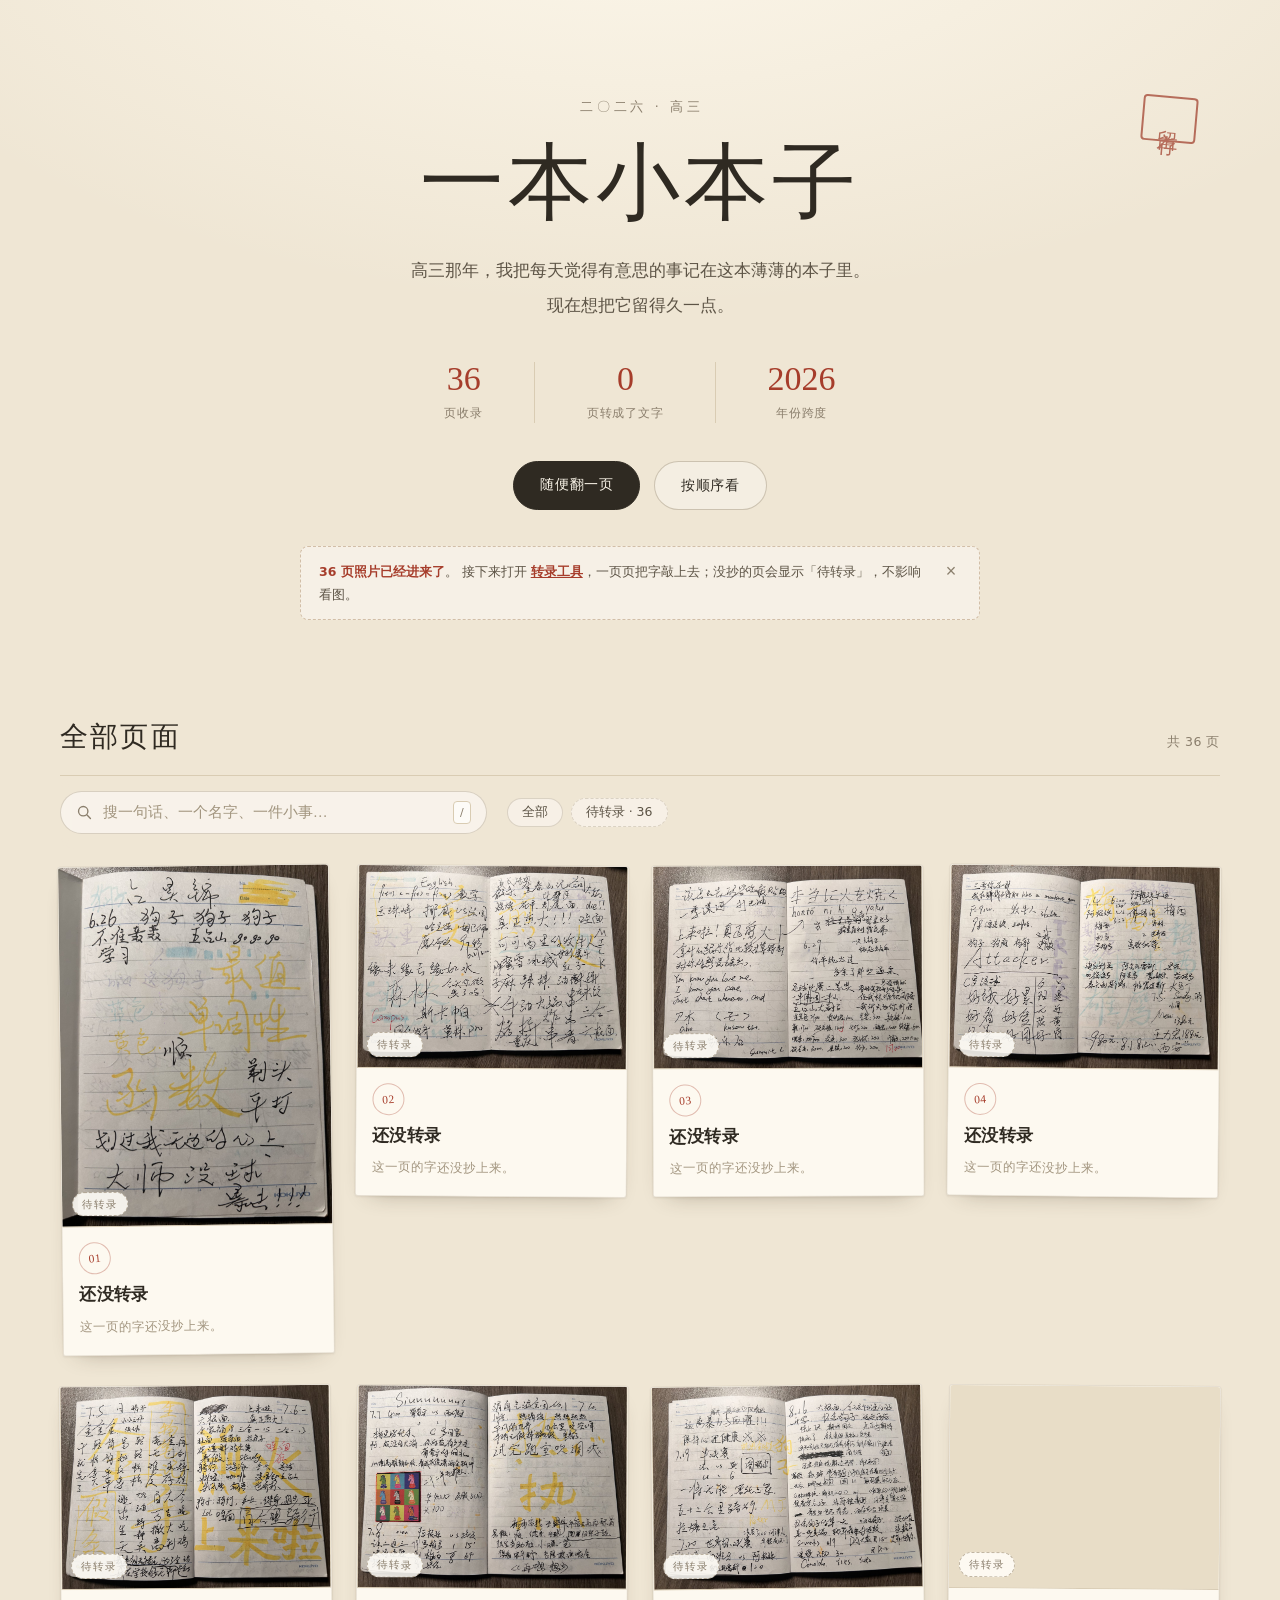
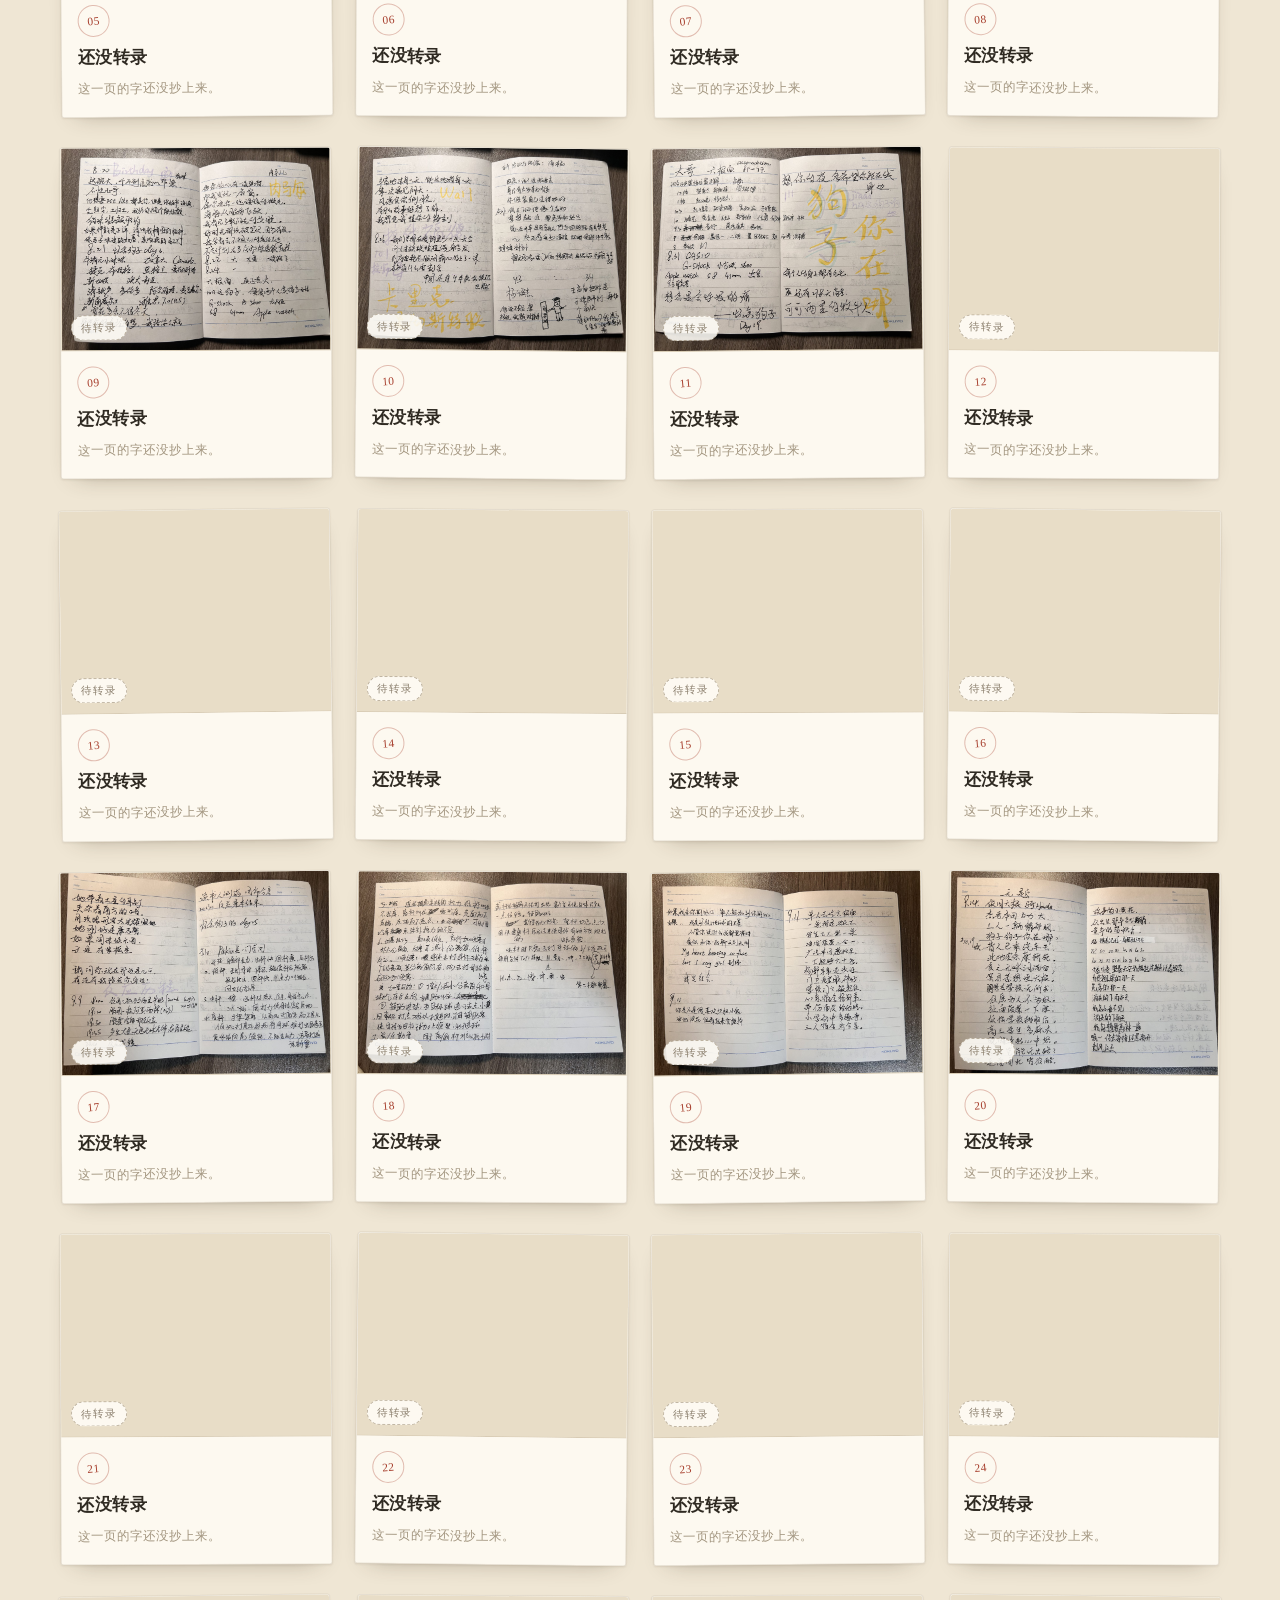
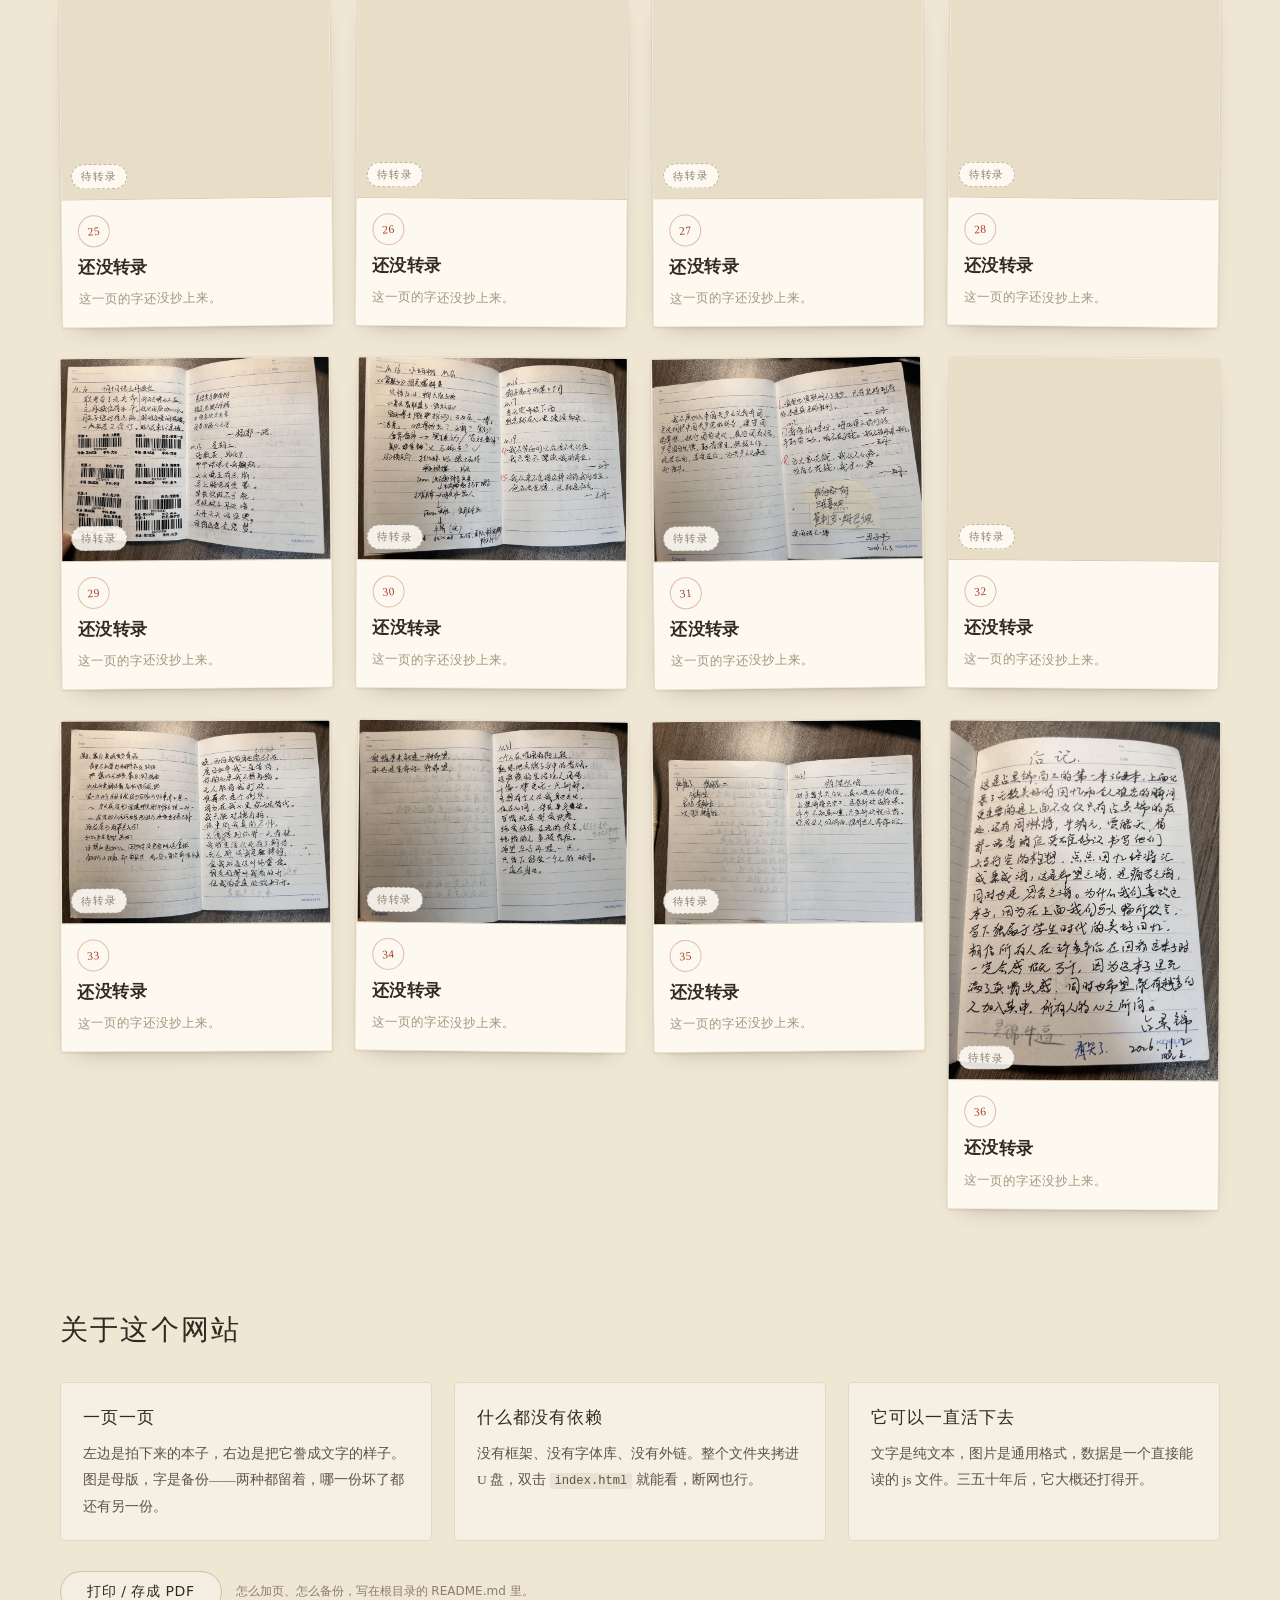
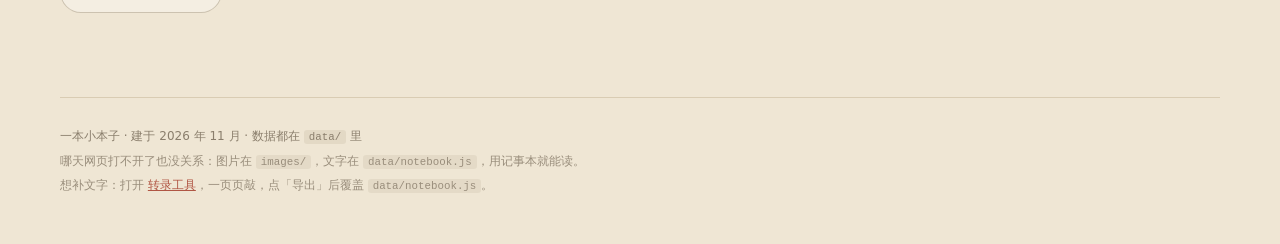
==== index.html @ af32fc02 "add notebook static web" ====
<!doctype html>
<html lang="zh-CN">
<head>
  <meta charset="utf-8">
  <meta name="viewport" content="width=device-width, initial-scale=1">
  <title>一本小本子 · 2026 高三记事本</title>
  <meta name="description" content="2026 年高三的一本小本子，记着一些有意思的小事。一页一页翻，慢慢看。">
  <meta name="theme-color" content="#efe6d4">
  <link rel="icon" href="images/favicon.svg" type="image/svg+xml">
  <link rel="stylesheet" href="assets/css/style.css">
</head>
<body>
  <a class="skip" href="#archive">跳到全部页面</a>

  <header class="hero">
    <div class="wrap">
      <div class="seal" aria-hidden="true">留存</div>
      <p class="eyebrow">二〇二六 · 高三</p>
      <h1>一本小本子</h1>
      <p class="tagline">
        高三那年，我把每天觉得有意思的事记在这本薄薄的本子里。<br>
        现在想把它留得久一点。
      </p>

      <ul class="stats">
        <li><b id="stat-pages">—</b><span>页收录</span></li>
        <li><b id="stat-text">—</b><span>页转成了文字</span></li>
        <li><b id="stat-span">—</b><span>年份跨度</span></li>
      </ul>

      <div class="actions">
        <button class="btn btn-primary" id="random" type="button">随便翻一页</button>
        <a class="btn btn-ghost" href="#archive">按顺序看</a>
      </div>

      <div class="demo" id="demo" hidden>
        <p class="demo-text">
          <span><strong>36 页照片已经进来了</strong>。</span>
          接下来打开 <a href="转录.html"><strong>转录工具</strong></a>，一页页把字敲上去；没抄的页会显示「待转录」，不影响看图。
        </p>
        <button class="demo-close" id="demo-close" type="button" aria-label="关闭这条提示">×</button>
      </div>
    </div>
  </header>

  <main>
    <section class="archive wrap" id="archive">
      <div class="section-head">
        <h2>全部页面</h2>
        <p class="count" id="count">正在读取…</p>
      </div>

      <div class="toolbar">
        <label class="search" for="search">
          <svg class="search-icon" viewBox="0 0 20 20" aria-hidden="true">
            <circle cx="8.5" cy="8.5" r="5.5" fill="none" stroke="currentColor" stroke-width="1.6"/>
            <path d="M13 13l4 4" fill="none" stroke="currentColor" stroke-width="1.6" stroke-linecap="round"/>
          </svg>
          <input id="search" type="search" placeholder="搜一句话、一个名字、一件小事…" autocomplete="off">
          <kbd>/</kbd>
        </label>
        <div class="chips" id="chips" role="group" aria-label="按标签筛选"></div>
      </div>

      <div class="grid" id="grid"></div>
      <p class="empty" id="empty" hidden>没找到。换个说法试试，或者点一下「全部」。</p>
    </section>

    <section class="about wrap" aria-labelledby="about-title">
      <h2 id="about-title">关于这个网站</h2>
      <div class="about-grid">
        <article>
          <h3>一页一页</h3>
          <p>左边是拍下来的本子，右边是把它誊成文字的样子。图是母版，字是备份——两种都留着，哪一份坏了都还有另一份。</p>
        </article>
        <article>
          <h3>什么都没有依赖</h3>
          <p>没有框架、没有字体库、没有外链。整个文件夹拷进 U 盘，双击 <code>index.html</code> 就能看，断网也行。</p>
        </article>
        <article>
          <h3>它可以一直活下去</h3>
          <p>文字是纯文本，图片是通用格式，数据是一个直接能读的 js 文件。三五十年后，它大概还打得开。</p>
        </article>
      </div>
      <div class="about-actions">
        <button class="btn btn-ghost" id="print" type="button">打印 / 存成 PDF</button>
        <span class="hint">怎么加页、怎么备份，写在根目录的 README.md 里。</span>
      </div>
    </section>
  </main>

  <footer class="site-footer wrap">
    <p>一本小本子 · 建于 2026 年 11 月 · 数据都在 <code>data/</code> 里</p>
    <p class="footer-hint">哪天网页打不开了也没关系：图片在 <code>images/</code>，文字在 <code>data/notebook.js</code>，用记事本就能读。</p>
    <p class="footer-hint">想补文字：打开 <a href="转录.html">转录工具</a>，一页页敲，点「导出」后覆盖 <code>data/notebook.js</code>。</p>
  </footer>

  <!-- 阅读器 -->
  <div class="reader" id="reader" hidden>
    <div class="reader-backdrop" data-close></div>
    <div class="reader-sheet" role="dialog" aria-modal="true" aria-labelledby="reader-title">
      <button class="reader-close" id="reader-close" type="button" aria-label="关闭">×</button>

      <div class="reader-media">
        <a id="reader-orig" href="#" target="_blank" rel="noopener">
          <img id="reader-img" src="" alt="">
          <span class="orig-hint">点开看原图 ↗</span>
        </a>
      </div>

      <div class="reader-body">
        <p class="reader-meta">
          <span class="reader-page" id="reader-page">P.01</span>
          <span id="reader-date"></span>
          <span id="reader-place"></span>
        </p>
        <h2 id="reader-title">—</h2>
        <div class="transcript" id="reader-text"></div>
        <div class="reader-note" id="reader-note" hidden>
          <span class="note-label">后来想起</span>
          <p id="reader-note-text"></p>
        </div>
        <ul class="reader-tags" id="reader-tags"></ul>

        <div class="reader-nav">
          <button class="btn btn-small" id="prev" type="button">← 上一页</button>
          <span class="reader-pos" id="reader-pos"></span>
          <button class="btn btn-small" id="next" type="button">下一页 →</button>
        </div>
      </div>
    </div>
  </div>

  <noscript>
    <p class="noscript">
      这个页面要用 JavaScript 才能翻页。不过别担心：文字都在 <code>data/notebook.js</code> 里，
      图片都在 <code>images/pages/</code> 里，用记事本和看图软件也一样能看到。
    </p>
  </noscript>

  <script src="data/pages.js"></script>
  <script src="data/notebook.js"></script>
  <script src="assets/js/app.js"></script>
</body>
</html>
---- assets/css/style.css ----
/* ==========================================================================
   一本小本子 · 样式
   纸、墨，一点点红笔。没有外链，没有框架，断网也能完整显示。
   ========================================================================== */

:root {
  --paper: #efe6d4;
  --paper-light: #fbf6ea;
  --paper-page: #fdf9f0;

  --ink: #2f2a22;
  --ink-2: #5d5446;
  --ink-3: #8a7e6c;

  --rule: #d9ccb3;
  --accent: #a63d2b;
  --accent-2: #c2705c;

  --shadow-sm: 0 1px 2px rgba(60, 45, 25, 0.07);
  --shadow-md: 0 10px 24px -16px rgba(60, 45, 25, 0.45);
  --shadow-lg: 0 30px 80px -24px rgba(30, 22, 12, 0.55);

  --serif: "Songti SC", "STSong", "Source Han Serif SC", "Noto Serif SC", "SimSun", "宋体", serif;
  --kai: "Kaiti SC", "KaiTi", "STKaiti", "楷体", serif;
  --sans: "PingFang SC", "Microsoft YaHei", "Hiragino Sans GB", "Segoe UI", system-ui, sans-serif;

  --wrap: 1160px;
}

/* ---------- 基础 ---------- */

*,
*::before,
*::after { box-sizing: border-box; }

html {
  scroll-behavior: smooth;
  -webkit-text-size-adjust: 100%;
}

body {
  margin: 0;
  font-family: var(--serif);
  font-size: 16px;
  line-height: 1.75;
  color: var(--ink);
  background-color: var(--paper);
  background-image:
    radial-gradient(1200px 620px at 50% -140px, #fdf8ec 0%, rgba(253, 248, 236, 0) 72%),
    radial-gradient(900px 520px at 92% 112%, rgba(255, 253, 247, 0.5), rgba(255, 253, 247, 0) 72%);
  -webkit-font-smoothing: antialiased;
}

body.no-scroll { overflow: hidden; }

img { max-width: 100%; }

a { color: var(--accent); }

code {
  font-family: ui-monospace, "Cascadia Code", Consolas, Menlo, monospace;
  font-size: 0.9em;
  background: rgba(120, 100, 70, 0.1);
  border-radius: 3px;
  padding: 1px 5px;
}

::selection { background: rgba(166, 61, 43, 0.18); }

:focus-visible {
  outline: 2px solid var(--accent);
  outline-offset: 3px;
  border-radius: 2px;
}

.wrap {
  width: min(var(--wrap), 100% - 48px);
  margin-inline: auto;
}

.skip {
  position: absolute;
  left: -9999px;
  top: 0;
  z-index: 200;
  background: var(--ink);
  color: var(--paper-light);
  padding: 10px 18px;
  border-radius: 0 0 6px 0;
  font-family: var(--sans);
  font-size: 13px;
}

.skip:focus { left: 0; }

/* ---------- 封面 ---------- */

.hero {
  position: relative;
  padding: clamp(52px, 8vw, 96px) 0 clamp(30px, 4vw, 48px);
  text-align: center;
}

.hero .wrap { position: relative; }

.seal {
  position: absolute;
  top: 0;
  right: 2%;
  writing-mode: vertical-rl;
  font-family: var(--kai);
  font-size: 21px;
  letter-spacing: 0.28em;
  color: var(--accent);
  border: 2px solid var(--accent);
  border-radius: 4px;
  padding: 15px 7px;
  transform: rotate(5deg);
  opacity: 0.7;
  mix-blend-mode: multiply;
  user-select: none;
}

.eyebrow {
  margin: 0 0 20px;
  font-family: var(--sans);
  font-size: 12.5px;
  letter-spacing: 0.3em;
  color: var(--ink-3);
  text-indent: 0.3em;
}

.hero h1 {
  margin: 0 0 24px;
  font-family: var(--kai);
  font-weight: 400;
  font-size: clamp(46px, 7.2vw, 84px);
  line-height: 1.08;
  letter-spacing: 0.05em;
}

.tagline {
  max-width: 36em;
  margin: 0 auto 38px;
  font-size: clamp(14.5px, 1.5vw, 17px);
  line-height: 2.1;
  color: var(--ink-2);
}

.stats {
  display: flex;
  justify-content: center;
  align-items: stretch;
  gap: 0;
  margin: 0 0 38px;
  padding: 0;
  list-style: none;
}

.stats li {
  display: flex;
  flex-direction: column;
  align-items: center;
  justify-content: center;
  gap: 7px;
  padding: 0 clamp(20px, 4vw, 56px);
}

.stats li + li { border-left: 1px solid var(--rule); }

.stats b {
  font-family: var(--kai);
  font-weight: 400;
  font-size: clamp(26px, 3.2vw, 34px);
  line-height: 1;
  color: var(--accent);
  font-variant-numeric: tabular-nums;
}

.stats span {
  font-family: var(--sans);
  font-size: 11.5px;
  letter-spacing: 0.08em;
  color: var(--ink-3);
}

.actions {
  display: flex;
  flex-wrap: wrap;
  justify-content: center;
  gap: 14px;
}

/* ---------- 按钮 ---------- */

.btn {
  display: inline-flex;
  align-items: center;
  justify-content: center;
  gap: 8px;
  padding: 11px 26px;
  border: 1px solid transparent;
  border-radius: 999px;
  font-family: var(--sans);
  font-size: 14px;
  letter-spacing: 0.04em;
  text-decoration: none;
  cursor: pointer;
  transition: transform 0.18s ease, background-color 0.18s ease, color 0.18s ease,
    border-color 0.18s ease, box-shadow 0.18s ease;
}

.btn-primary {
  background: var(--ink);
  border-color: var(--ink);
  color: var(--paper-light);
}

.btn-primary:hover {
  background: #423827;
  border-color: #423827;
  transform: translateY(-1px);
}

.btn-ghost {
  background: rgba(255, 255, 255, 0.34);
  border-color: rgba(120, 100, 70, 0.32);
  color: var(--ink);
}

.btn-ghost:hover {
  background: rgba(255, 255, 255, 0.72);
  transform: translateY(-1px);
}

.btn-small { padding: 7px 16px; font-size: 12.5px; }

.btn:disabled {
  opacity: 0.35;
  cursor: default;
  transform: none;
}

/* ---------- 示例提示 ---------- */

.demo {
  display: flex;
  align-items: flex-start;
  gap: 12px;
  max-width: 680px;
  margin: 36px auto 0;
  padding: 13px 14px 13px 18px;
  border: 1px dashed rgba(160, 120, 80, 0.42);
  border-radius: 8px;
  background: rgba(255, 255, 255, 0.42);
  font-family: var(--sans);
  font-size: 12.5px;
  line-height: 1.85;
  color: var(--ink-2);
  text-align: left;
}

.demo-text { flex: 1; margin: 0; }

.demo strong { color: var(--accent); font-weight: 600; }

.demo-close {
  flex: none;
  width: 28px;
  height: 28px;
  margin-top: -3px;
  border: 0;
  border-radius: 50%;
  background: none;
  color: var(--ink-3);
  font-size: 18px;
  line-height: 1;
  cursor: pointer;
}

.demo-close:hover { background: rgba(120, 100, 70, 0.1); }

/* ---------- 归档区 ---------- */

.archive {
  padding: clamp(26px, 4vw, 44px) 0 0;
  scroll-margin-top: 12px;
}

.section-head {
  display: flex;
  align-items: baseline;
  justify-content: space-between;
  gap: 20px;
  padding-bottom: 14px;
  border-bottom: 1px solid var(--rule);
}

h2 {
  margin: 0;
  font-family: var(--kai);
  font-weight: 400;
  font-size: clamp(22px, 2.8vw, 28px);
  letter-spacing: 0.08em;
}

.count {
  margin: 0;
  font-family: var(--sans);
  font-size: 12.5px;
  letter-spacing: 0.04em;
  color: var(--ink-3);
}

.toolbar {
  position: sticky;
  top: 0;
  z-index: 30;
  display: flex;
  flex-wrap: wrap;
  align-items: center;
  gap: 12px 20px;
  padding: 15px 0;
  background: rgba(239, 230, 212, 0.93);
  -webkit-backdrop-filter: blur(6px);
  backdrop-filter: blur(6px);
}

.search {
  flex: 1 1 260px;
  display: flex;
  align-items: center;
  gap: 10px;
  padding: 9px 15px;
  border: 1px solid rgba(120, 100, 70, 0.25);
  border-radius: 999px;
  background: rgba(255, 255, 255, 0.5);
  transition: border-color 0.18s ease, background-color 0.18s ease;
}

.search:focus-within {
  border-color: rgba(166, 61, 43, 0.45);
  background: #fffdf7;
}

.search-icon {
  flex: none;
  width: 17px;
  height: 17px;
  color: var(--ink-3);
}

.search input {
  flex: 1;
  min-width: 0;
  padding: 0;
  border: 0;
  background: none;
  outline: none;
  font-family: var(--serif);
  font-size: 14.5px;
  color: var(--ink);
}

.search input::placeholder { color: #a2957f; }

.search kbd {
  flex: none;
  padding: 1px 6px;
  border: 1px solid var(--rule);
  border-radius: 4px;
  background: rgba(255, 255, 255, 0.6);
  font-family: var(--sans);
  font-size: 11px;
  color: var(--ink-3);
}

.chips {
  display: flex;
  flex: 2 1 380px;
  flex-wrap: wrap;
  gap: 8px;
}

.chip {
  padding: 5px 14px;
  border: 1px solid rgba(120, 100, 70, 0.22);
  border-radius: 999px;
  background: rgba(255, 255, 255, 0.42);
  font-family: var(--sans);
  font-size: 12.5px;
  color: var(--ink-2);
  cursor: pointer;
  transition: background-color 0.18s ease, color 0.18s ease, border-color 0.18s ease;
}

.chip:hover { background: #fffdf7; }

.chip[aria-pressed="true"] {
  background: var(--ink);
  border-color: var(--ink);
  color: var(--paper-light);
}

.chip.is-pending { border-style: dashed; }

/* ---------- 页卡 ---------- */

.grid {
  display: grid;
  grid-template-columns: repeat(auto-fill, minmax(228px, 1fr));
  align-items: start;
  gap: 30px 24px;
  padding: 16px 0 8px;
}

.card {
  position: relative;
  border: 1px solid rgba(120, 100, 70, 0.18);
  border-radius: 3px;
  background: var(--paper-page);
  box-shadow: var(--shadow-sm), var(--shadow-md);
  transform: rotate(var(--tilt, 0deg));
  transition: transform 0.26s ease, box-shadow 0.26s ease;
}

.card:hover {
  transform: rotate(0deg) translateY(-4px);
  box-shadow: 0 2px 4px rgba(60, 45, 25, 0.08), 0 22px 36px -22px rgba(60, 45, 25, 0.5);
}

.card:focus-within {
  outline: 2px solid rgba(166, 61, 43, 0.5);
  outline-offset: 4px;
  transform: rotate(0deg) translateY(-4px);
}

.card-link {
  position: absolute;
  inset: 0;
  z-index: 2;
  border-radius: inherit;
}

.card-media {
  position: relative;
  aspect-ratio: 4 / 3;
  overflow: hidden;
  border-bottom: 1px solid rgba(120, 100, 70, 0.14);
  border-radius: 3px 3px 0 0;
  background: #e8ddc7;
}

.card-media img {
  display: block;
  width: 100%;
  height: 100%;
  object-fit: contain;
  transition: transform 0.55s ease;
}

.card:hover .card-media img { transform: scale(1.02); }

.card.is-pending .card-media::after {
  content: "待转录";
  position: absolute;
  left: 10px;
  bottom: 10px;
  padding: 2px 9px;
  border: 1px dashed rgba(120, 100, 70, 0.45);
  border-radius: 999px;
  background: rgba(255, 253, 247, 0.88);
  font-family: var(--sans);
  font-size: 10.5px;
  letter-spacing: 0.08em;
  color: var(--ink-3);
}

.card-body { padding: 15px 16px 17px; }

.card-meta {
  display: flex;
  align-items: center;
  gap: 10px;
  margin-bottom: 8px;
  font-family: var(--sans);
  font-size: 11.5px;
  letter-spacing: 0.04em;
  color: var(--ink-3);
}

.page-no {
  display: grid;
  place-items: center;
  width: 32px;
  height: 32px;
  border: 1px solid rgba(166, 61, 43, 0.32);
  border-radius: 50%;
  font-family: var(--kai);
  font-size: 11.5px;
  color: var(--accent);
  transform: rotate(-5deg);
}

.card h3 {
  margin: 0 0 7px;
  font-family: var(--serif);
  font-weight: 600;
  font-size: 17px;
  line-height: 1.5;
  letter-spacing: 0.02em;
}

.excerpt {
  display: -webkit-box;
  -webkit-box-orient: vertical;
  -webkit-line-clamp: 3;
  overflow: hidden;
  margin: 0;
  font-size: 13px;
  line-height: 1.85;
  color: var(--ink-2);
}

.excerpt.is-empty {
  color: #a2957f;
  font-family: var(--sans);
  font-size: 12.5px;
}

.tags {
  display: flex;
  flex-wrap: wrap;
  gap: 6px;
  margin: 12px 0 0;
  padding: 0;
  list-style: none;
}

.tags li {
  padding: 2px 9px;
  border: 1px solid rgba(120, 100, 70, 0.2);
  border-radius: 999px;
  font-family: var(--sans);
  font-size: 10.5px;
  letter-spacing: 0.02em;
  color: var(--ink-3);
}

.empty {
  padding: 48px 0 64px;
  font-family: var(--sans);
  font-size: 14px;
  color: var(--ink-3);
  text-align: center;
}

/* ---------- 关于 ---------- */

.about { padding: clamp(52px, 7vw, 88px) 0 0; }

.about-grid {
  display: grid;
  grid-template-columns: repeat(auto-fit, minmax(240px, 1fr));
  gap: 22px;
  margin: 28px 0 30px;
}

.about-grid article {
  padding: 20px 22px;
  border: 1px solid rgba(120, 100, 70, 0.16);
  border-radius: 5px;
  background: rgba(255, 255, 255, 0.38);
}

.about-grid h3 {
  margin: 0 0 8px;
  font-family: var(--kai);
  font-weight: 400;
  font-size: 17px;
  letter-spacing: 0.06em;
}

.about-grid p {
  margin: 0;
  font-size: 13.5px;
  line-height: 1.95;
  color: var(--ink-2);
}

.about-actions {
  display: flex;
  flex-wrap: wrap;
  align-items: center;
  gap: 14px;
}

.hint {
  font-family: var(--sans);
  font-size: 12px;
  color: var(--ink-3);
}

/* ---------- 页脚 ---------- */

.site-footer {
  margin-top: clamp(52px, 7vw, 84px);
  padding: 26px 0 48px;
  border-top: 1px solid var(--rule);
  font-family: var(--sans);
  font-size: 12px;
  line-height: 2;
  color: var(--ink-3);
}

.site-footer p { margin: 0; }

.footer-hint { opacity: 0.85; }

.noscript {
  margin: 0;
  padding: 18px 24px;
  background: #fff3d8;
  font-family: var(--sans);
  font-size: 13px;
  line-height: 1.9;
}

/* ---------- 阅读器 ---------- */

.reader {
  position: fixed;
  inset: 0;
  z-index: 100;
  display: grid;
  place-items: center;
  padding: clamp(8px, 2.2vw, 28px);
}

.reader[hidden] { display: none; }

.reader-backdrop {
  position: absolute;
  inset: 0;
  background: rgba(42, 34, 24, 0.55);
  -webkit-backdrop-filter: blur(3px);
  backdrop-filter: blur(3px);
  animation: fade 0.25s ease both;
}

.reader-sheet {
  position: relative;
  display: grid;
  grid-template-columns: minmax(0, 1.05fr) minmax(0, 0.95fr);
  width: min(1120px, 100%);
  max-height: min(92vh, 1080px);
  overflow: hidden;
  border-radius: 5px;
  background: var(--paper-light);
  box-shadow: var(--shadow-lg);
  animation: rise 0.32s cubic-bezier(0.2, 0.7, 0.3, 1) both;
}

.reader-close {
  position: absolute;
  top: 10px;
  right: 12px;
  z-index: 3;
  display: grid;
  place-items: center;
  width: 36px;
  height: 36px;
  border: 1px solid rgba(120, 100, 70, 0.2);
  border-radius: 50%;
  background: rgba(255, 253, 247, 0.82);
  font-size: 20px;
  line-height: 1;
  color: var(--ink-2);
  cursor: pointer;
  transition: background-color 0.18s ease, transform 0.18s ease;
}

.reader-close:hover { background: #fff; transform: scale(1.05); }

.reader-media {
  display: grid;
  place-items: center;
  min-height: 0;
  padding: 18px;
  overflow: auto;
  background: #e4d9c2;
}

.reader-media a {
  position: relative;
  display: block;
  max-height: 100%;
  line-height: 0;
}

.reader-media img {
  display: block;
  width: auto;
  height: auto;
  max-width: 100%;
  max-height: calc(92vh - 40px);
  object-fit: contain;
  background: #fff;
  box-shadow: 0 14px 34px -14px rgba(0, 0, 0, 0.45);
}

.orig-hint {
  position: absolute;
  left: 50%;
  bottom: 10px;
  transform: translateX(-50%);
  padding: 3px 11px;
  border-radius: 999px;
  background: rgba(35, 28, 18, 0.62);
  font-family: var(--sans);
  font-size: 11px;
  line-height: 1.8;
  color: #fff;
  white-space: nowrap;
  opacity: 0;
  transition: opacity 0.2s ease;
}

.reader-media a:hover .orig-hint { opacity: 1; }

.reader-body {
  display: flex;
  flex-direction: column;
  min-height: 0;
  padding: clamp(28px, 3vw, 44px) clamp(22px, 3vw, 40px) 22px;
  overflow-y: auto;
  background: linear-gradient(180deg, #fffdf7 0%, #fbf6ea 60%);
}

.reader-meta {
  display: flex;
  flex-wrap: wrap;
  align-items: center;
  gap: 10px;
  margin: 0 0 12px;
  font-family: var(--sans);
  font-size: 12px;
  letter-spacing: 0.04em;
  color: var(--ink-3);
}

.reader-page {
  padding: 2px 11px;
  border: 1px solid rgba(166, 61, 43, 0.3);
  border-radius: 999px;
  font-family: var(--kai);
  font-size: 12px;
  color: var(--accent);
}

.reader-body h2 {
  margin: 0 0 18px;
  font-family: var(--serif);
  font-weight: 600;
  font-size: clamp(20px, 2.3vw, 26px);
  line-height: 1.5;
  letter-spacing: 0.03em;
}

.transcript {
  margin: 0 0 22px;
  font-size: 15.5px;
  line-height: 2.05;
  letter-spacing: 0.015em;
  white-space: pre-wrap;
  overflow-wrap: anywhere;
}

.transcript.is-empty {
  font-family: var(--sans);
  font-size: 13px;
  line-height: 1.9;
  color: #a2957f;
  white-space: normal;
}

.reader-note {
  margin: 0 0 20px;
  padding: 12px 16px;
  border-left: 2px solid var(--accent-2);
  border-radius: 0 4px 4px 0;
  background: rgba(255, 255, 255, 0.55);
}

.note-label {
  display: block;
  margin-bottom: 4px;
  font-family: var(--sans);
  font-size: 10.5px;
  letter-spacing: 0.22em;
  color: var(--accent);
}

.reader-note p {
  margin: 0;
  font-size: 13.5px;
  line-height: 1.9;
  color: var(--ink-2);
}

.reader-tags {
  display: flex;
  flex-wrap: wrap;
  gap: 7px;
  margin: 0 0 22px;
  padding: 0;
  list-style: none;
}

.reader-tags li {
  padding: 3px 11px;
  border: 1px solid rgba(120, 100, 70, 0.22);
  border-radius: 999px;
  font-family: var(--sans);
  font-size: 11px;
  color: var(--ink-3);
}

.reader-nav {
  display: flex;
  align-items: center;
  justify-content: space-between;
  gap: 10px;
  margin-top: auto;
  padding-top: 18px;
  border-top: 1px solid var(--rule);
}

.reader-pos {
  font-family: var(--sans);
  font-size: 11.5px;
  letter-spacing: 0.08em;
  color: var(--ink-3);
  font-variant-numeric: tabular-nums;
}

/* ---------- 动效 ---------- */

@keyframes fade {
  from { opacity: 0; }
  to { opacity: 1; }
}

@keyframes rise {
  from { opacity: 0; transform: translateY(14px) scale(0.985); }
  to { opacity: 1; transform: none; }
}

/* ---------- 窄屏 ---------- */

@media (max-width: 820px) {
  .reader-sheet {
    grid-template-columns: 1fr;
    max-height: 94vh;
    overflow-y: auto;
  }

  .reader-media {
    max-height: 42vh;
    padding: 12px;
  }

  .reader-media img { max-height: 38vh; }

  .reader-body {
    padding: 22px 20px 18px;
    overflow: visible;
  }

  .reader-close {
    position: fixed;
    top: 12px;
    right: 12px;
  }
}

@media (max-width: 760px) {
  .seal { display: none; }

  .wrap { width: min(var(--wrap), 100% - 32px); }

  .hero { padding-top: 44px; }

  .stats { flex-wrap: wrap; gap: 18px 0; }

  .stats li { padding: 0 18px; }

  .grid {
    grid-template-columns: repeat(2, minmax(0, 1fr));
    gap: 20px 14px;
  }

  .card h3 { font-size: 15px; }

  .excerpt {
    -webkit-line-clamp: 2;
    font-size: 12px;
  }

  .card-body { padding: 12px 12px 14px; }

  .demo { text-align: left; }
}

/* ---------- 打印:可以按这个样式做成纸质小册子 ---------- */

@media print {
  body {
    background: #fff;
    color: #000;
    font-size: 10.5pt;
  }

  .skip,
  .seal,
  .actions,
  .demo,
  .toolbar,
  .reader,
  .noscript,
  .about-actions,
  .site-footer .footer-hint {
    display: none !important;
  }

  .hero {
    padding: 0 0 10pt;
    text-align: left;
  }

  .hero h1 { font-size: 28pt; margin-bottom: 6pt; }

  .tagline { margin-bottom: 10pt; font-size: 10pt; }

  .stats { justify-content: flex-start; margin: 0 0 8pt; }

  .stats li { padding: 0 14pt 0 0; }

  .grid {
    display: block;
    padding: 0;
  }

  .card {
    display: grid;
    grid-template-columns: 62mm 1fr;
    gap: 8mm;
    margin: 0 0 8mm;
    border: 0;
    border-bottom: 0.5pt solid #999;
    border-radius: 0;
    box-shadow: none;
    transform: none;
    break-inside: avoid;
  }

  .card-media {
    aspect-ratio: auto;
    border: 0;
    border-radius: 0;
  }

  .card-media img { object-fit: contain; }

  .card-body { padding: 0 0 4mm; }

  .excerpt { -webkit-line-clamp: unset; display: block; }

  .card.is-pending .card-media::after { display: none; }

  .about, .section-head { break-inside: avoid; }

  .reader { display: none !important; }
}

/* ---------- 少动一点 ---------- */

@media (prefers-reduced-motion: reduce) {
  *,
  *::before,
  *::after {
    animation-duration: 0.001ms !important;
    animation-iteration-count: 1 !important;
    transition-duration: 0.001ms !important;
    scroll-behavior: auto !important;
  }
}
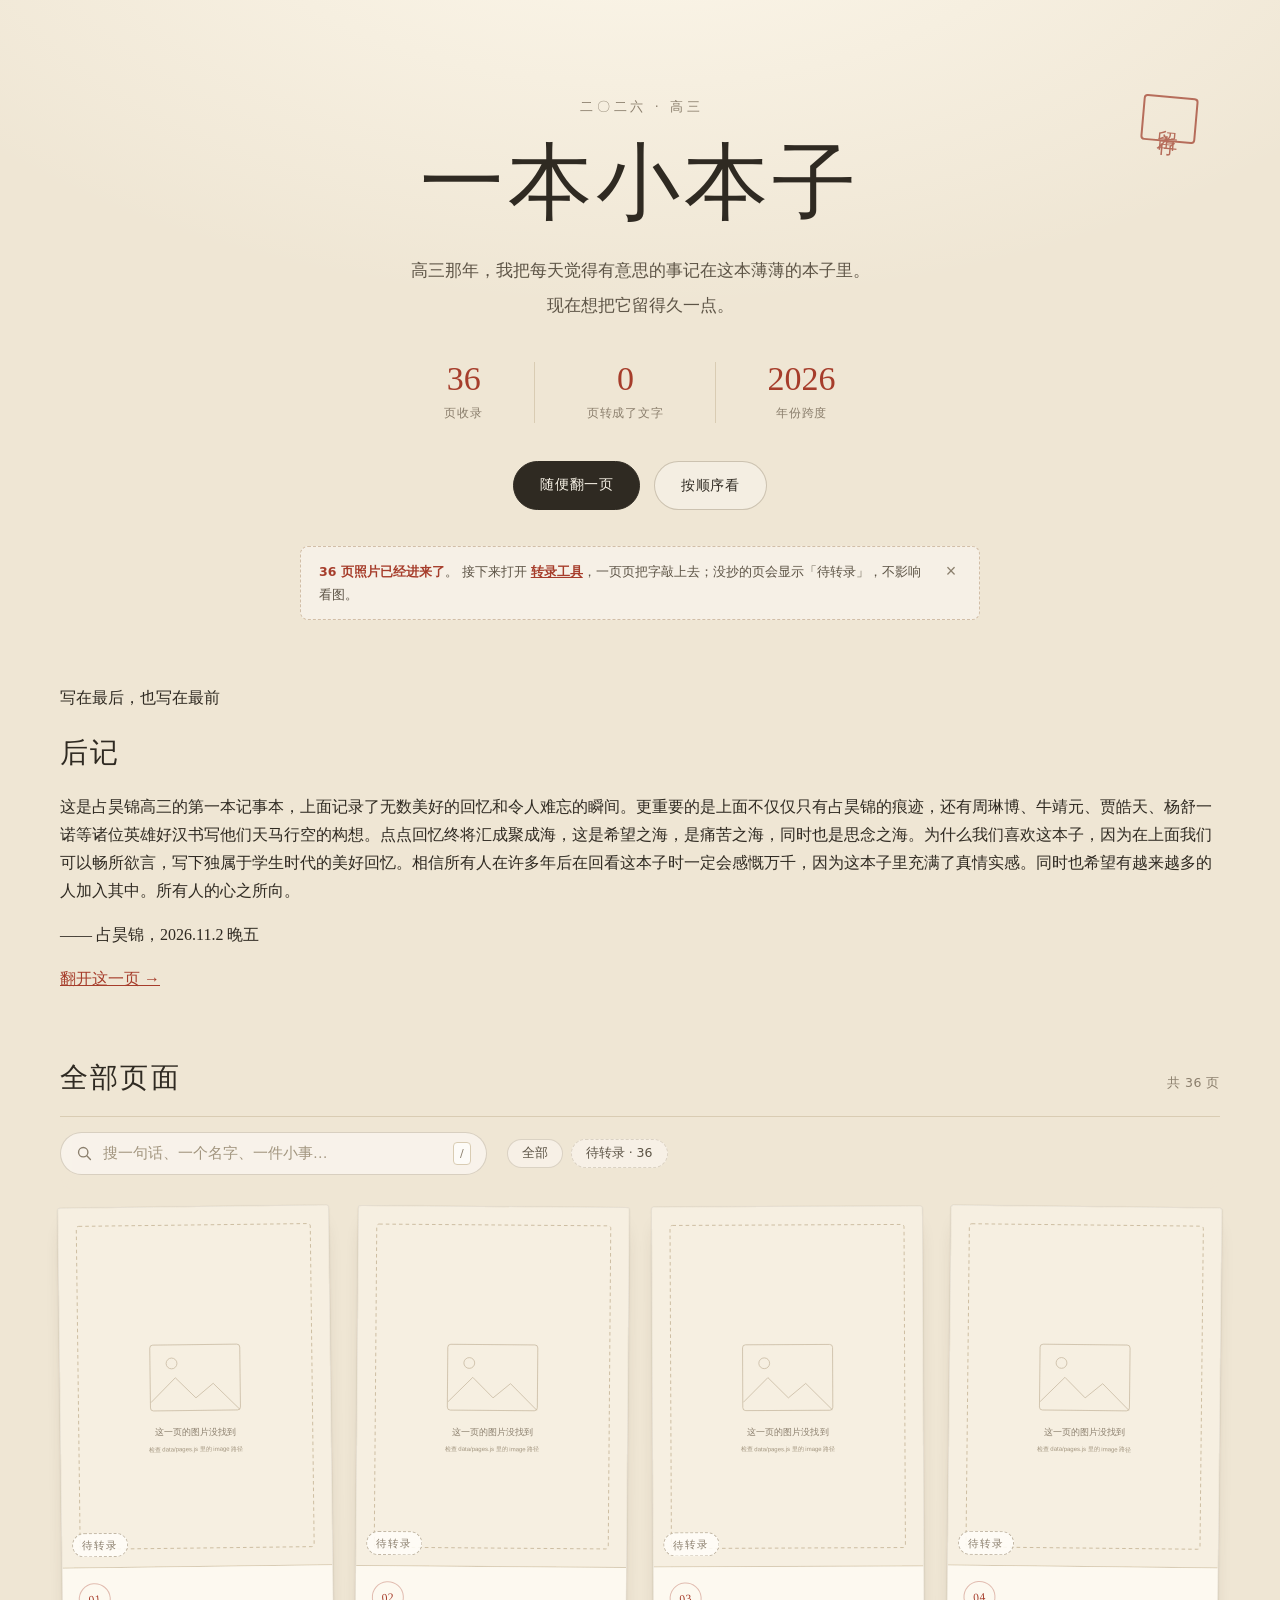
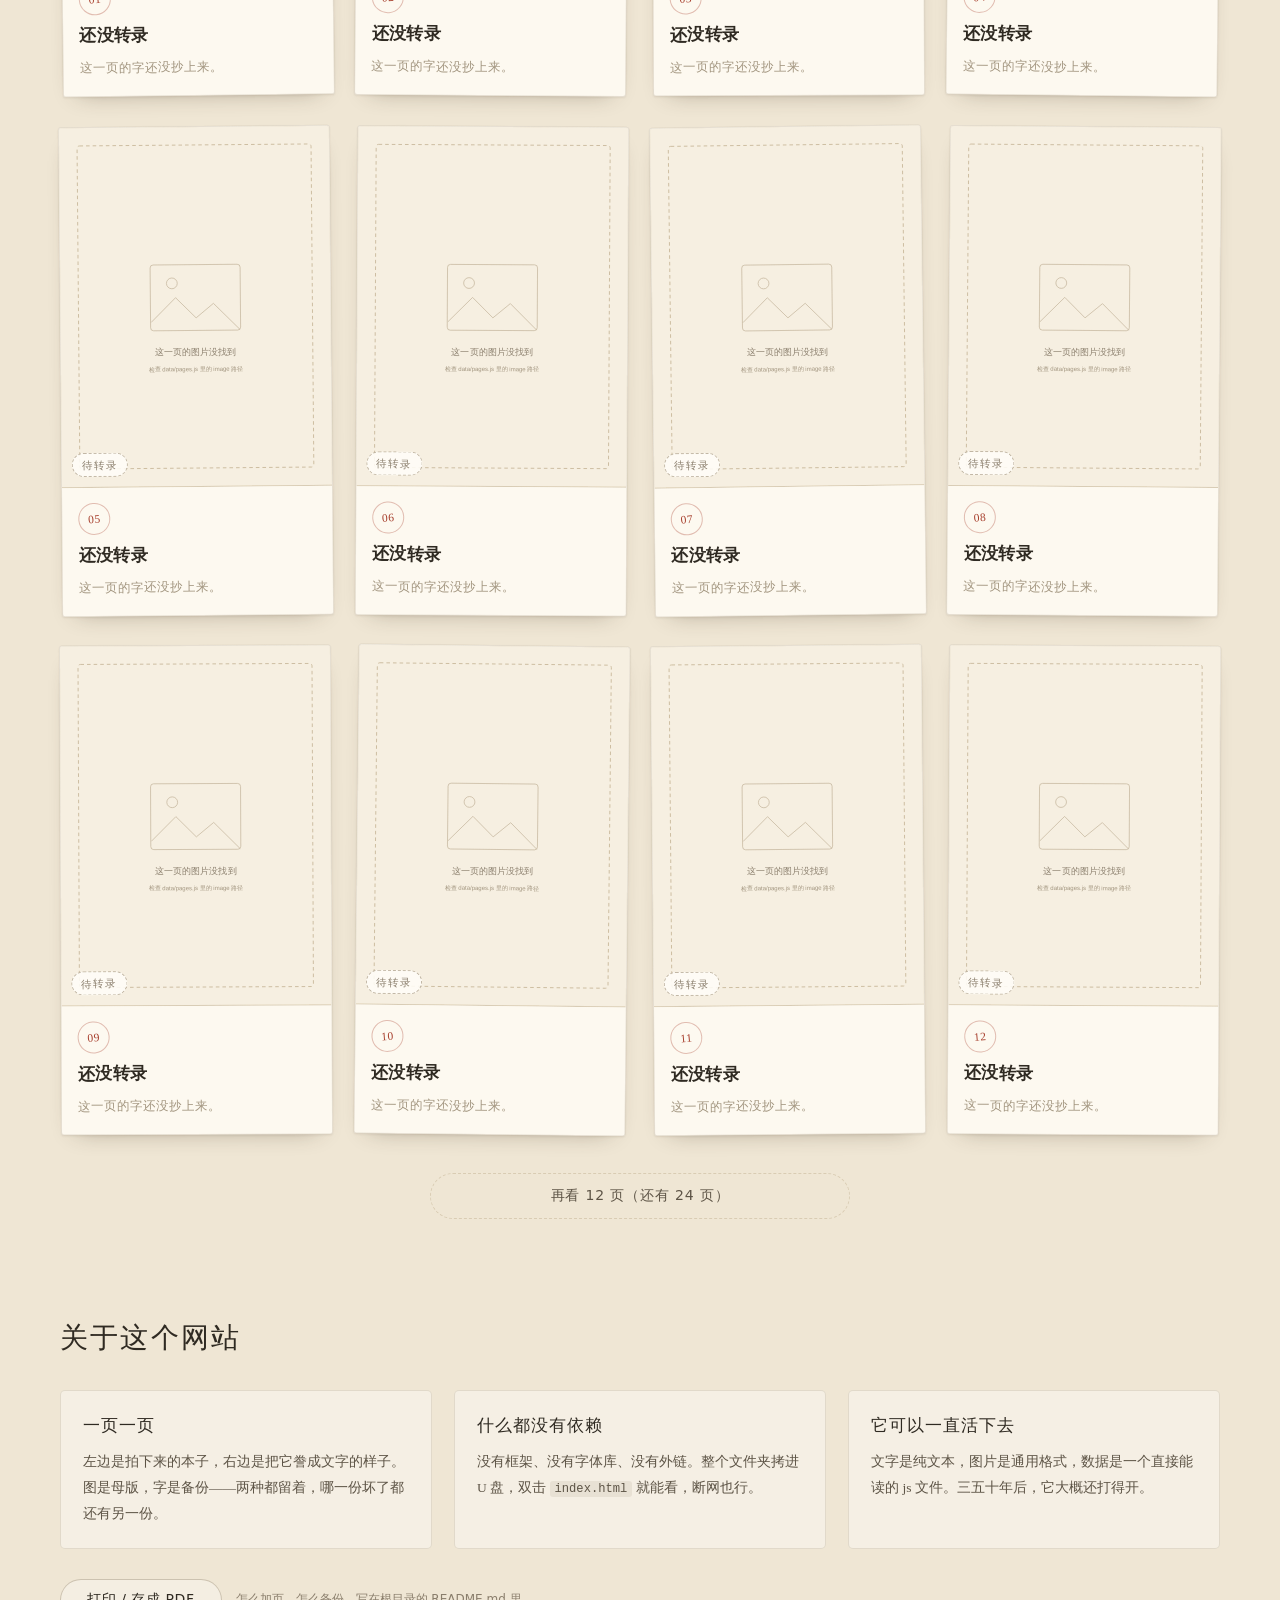
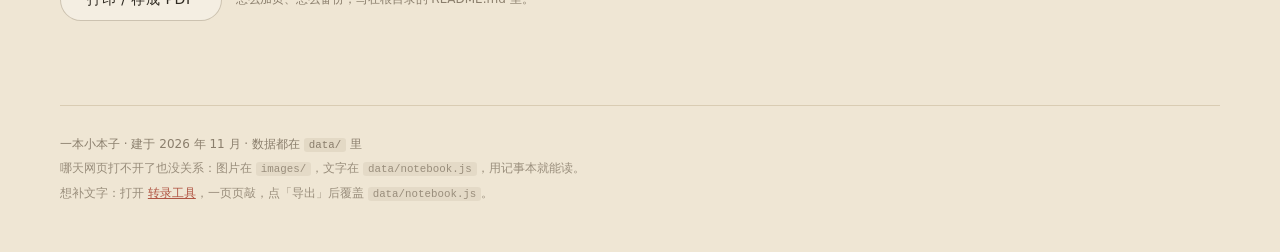
==== commit b40f831c: "Add files via upload" ====
--- a/index.html
+++ b/index.html
@@ -44,6 +44,17 @@
   </header>
 
   <main>
+    <!-- 卷首「后记」：同一段文字也收在 data/notebook.js 第 36 页（阅读器用），改的时候两边一起改 -->
+    <section class="preface wrap" aria-labelledby="preface-title">
+      <div class="preface-card">
+        <p class="preface-label">写在最后，也写在最前</p>
+        <h2 id="preface-title">后记</h2>
+        <p class="preface-text">这是占昊锦高三的第一本记事本，上面记录了无数美好的回忆和令人难忘的瞬间。更重要的是上面不仅仅只有占昊锦的痕迹，还有周琳博、牛靖元、贾皓天、杨舒一诺等诸位英雄好汉书写他们天马行空的构想。点点回忆终将汇成聚成海，这是希望之海，是痛苦之海，同时也是思念之海。为什么我们喜欢这本子，因为在上面我们可以畅所欲言，写下独属于学生时代的美好回忆。相信所有人在许多年后在回看这本子时一定会感慨万千，因为这本子里充满了真情实感。同时也希望有越来越多的人加入其中。所有人的心之所向。</p>
+        <p class="preface-sign">—— 占昊锦，2026.11.2 晚五</p>
+        <p class="preface-more"><a href="#page-36">翻开这一页 →</a></p>
+      </div>
+    </section>
+
     <section class="archive wrap" id="archive">
       <div class="section-head">
         <h2>全部页面</h2>
--- a/assets/css/style.css
+++ b/assets/css/style.css
@@ -412,6 +412,38 @@
   align-items: start;
   gap: 30px 24px;
   padding: 16px 0 8px;
+}
+
+/* 首屏只铺 12 张，剩下的点这个按钮再加载（慢网络下不至于一次性下几十张图） */
+.load-more {
+  display: block;
+  width: 100%;
+  max-width: 420px;
+  margin: 30px auto 6px;
+  padding: 13px 22px;
+  border: 1px dashed var(--rule);
+  border-radius: 999px;
+  background: transparent;
+  color: var(--ink-2);
+  font-family: var(--sans);
+  font-size: 14px;
+  letter-spacing: 0.06em;
+  cursor: pointer;
+  transition: color 0.18s ease, border-color 0.18s ease, background 0.18s ease;
+}
+
+.load-more:hover,
+.load-more:focus-visible {
+  color: var(--accent);
+  border-color: var(--accent-2);
+  background: rgba(166, 61, 43, 0.05);
+  outline: none;
+}
+
+.load-more[hidden] { display: none; }
+
+@media print {
+  .load-more { display: none; }
 }
 
 .card {
@@ -709,6 +741,10 @@
   box-shadow: 0 14px 34px -14px rgba(0, 0, 0, 0.45);
 }
 
+.reader-media img.can-zoom {
+  cursor: zoom-in;
+}
+
 .orig-hint {
   position: absolute;
   left: 50%;
@@ -910,6 +946,20 @@
   .card-body { padding: 12px 12px 14px; }
 
   .demo { text-align: left; }
+
+  /* 手机上关掉毛玻璃和轻微倾斜：滚动更跟手、更省电 */
+  .toolbar {
+    -webkit-backdrop-filter: none;
+    backdrop-filter: none;
+    background: rgba(239, 230, 212, 0.98);
+  }
+
+  .reader-backdrop {
+    -webkit-backdrop-filter: none;
+    backdrop-filter: none;
+  }
+
+  .card { transform: none; }
 }
 
 /* ---------- 打印:可以按这个样式做成纸质小册子 ---------- */
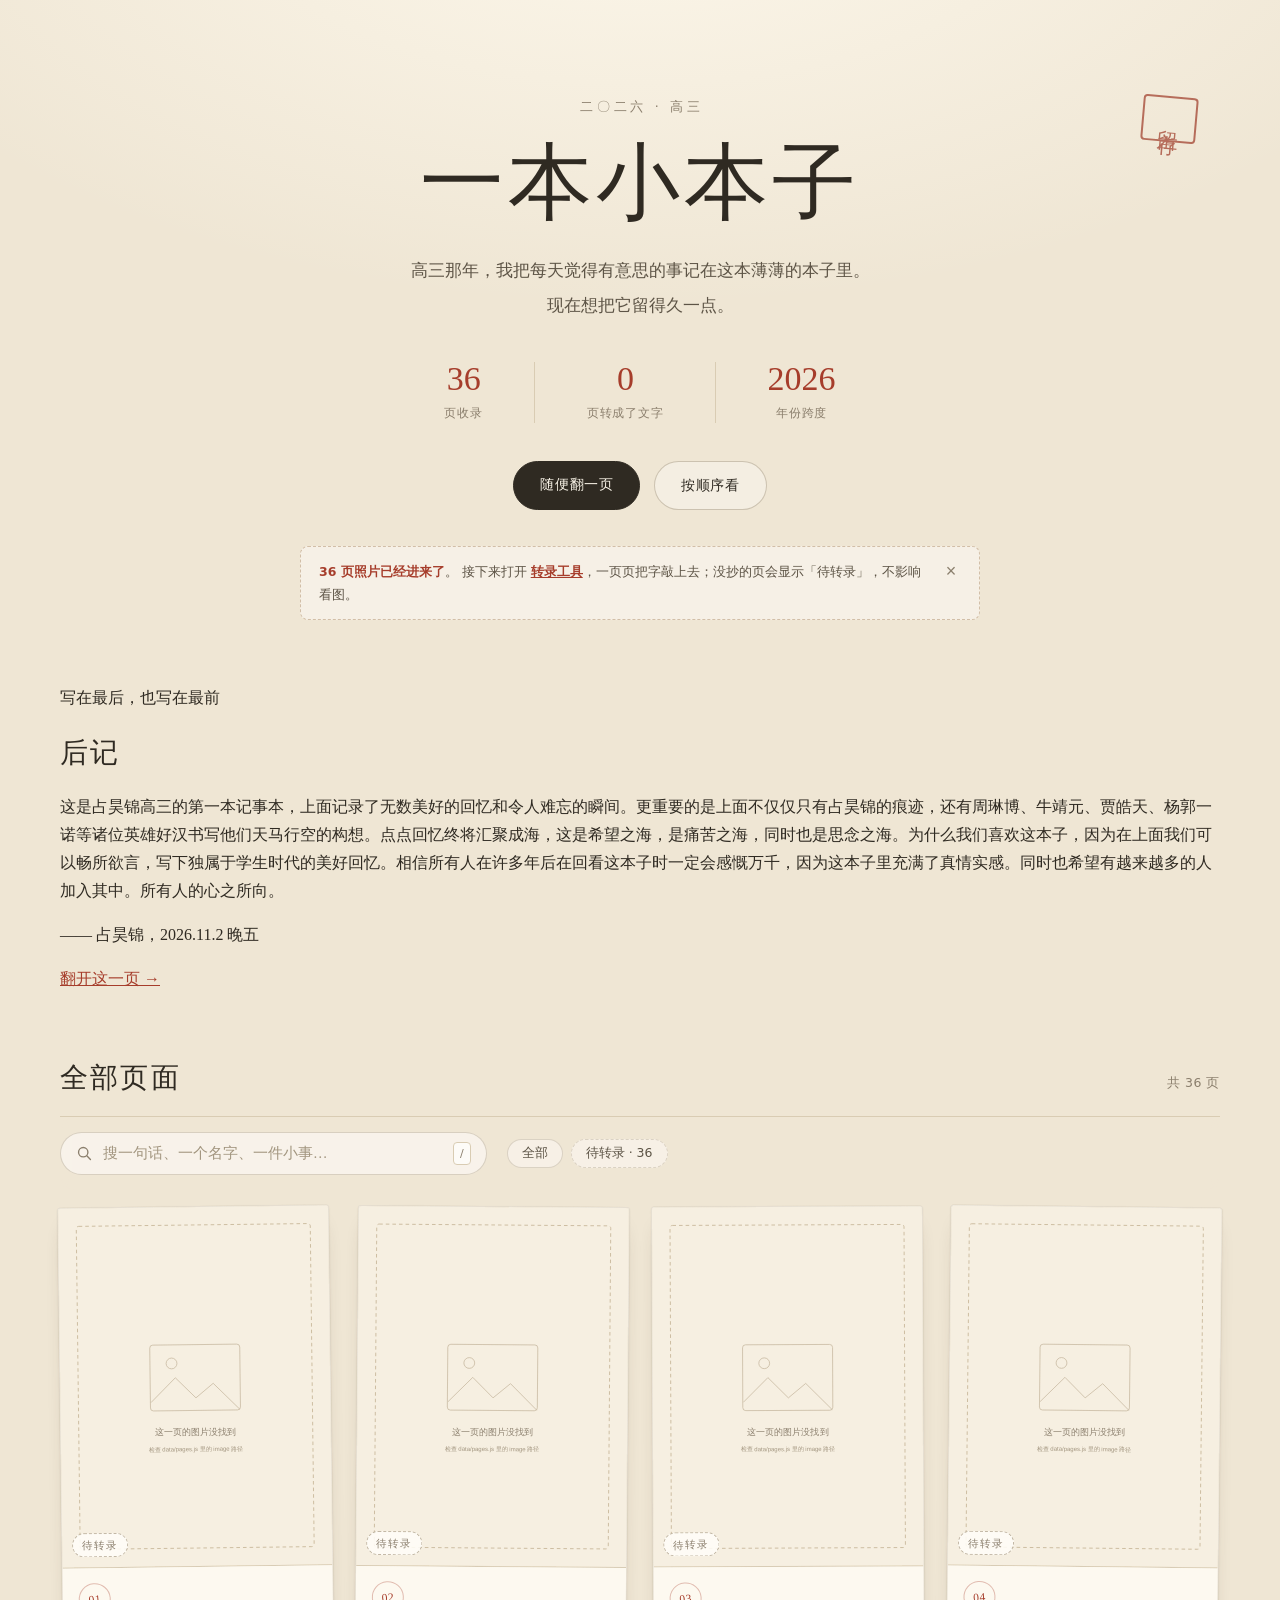
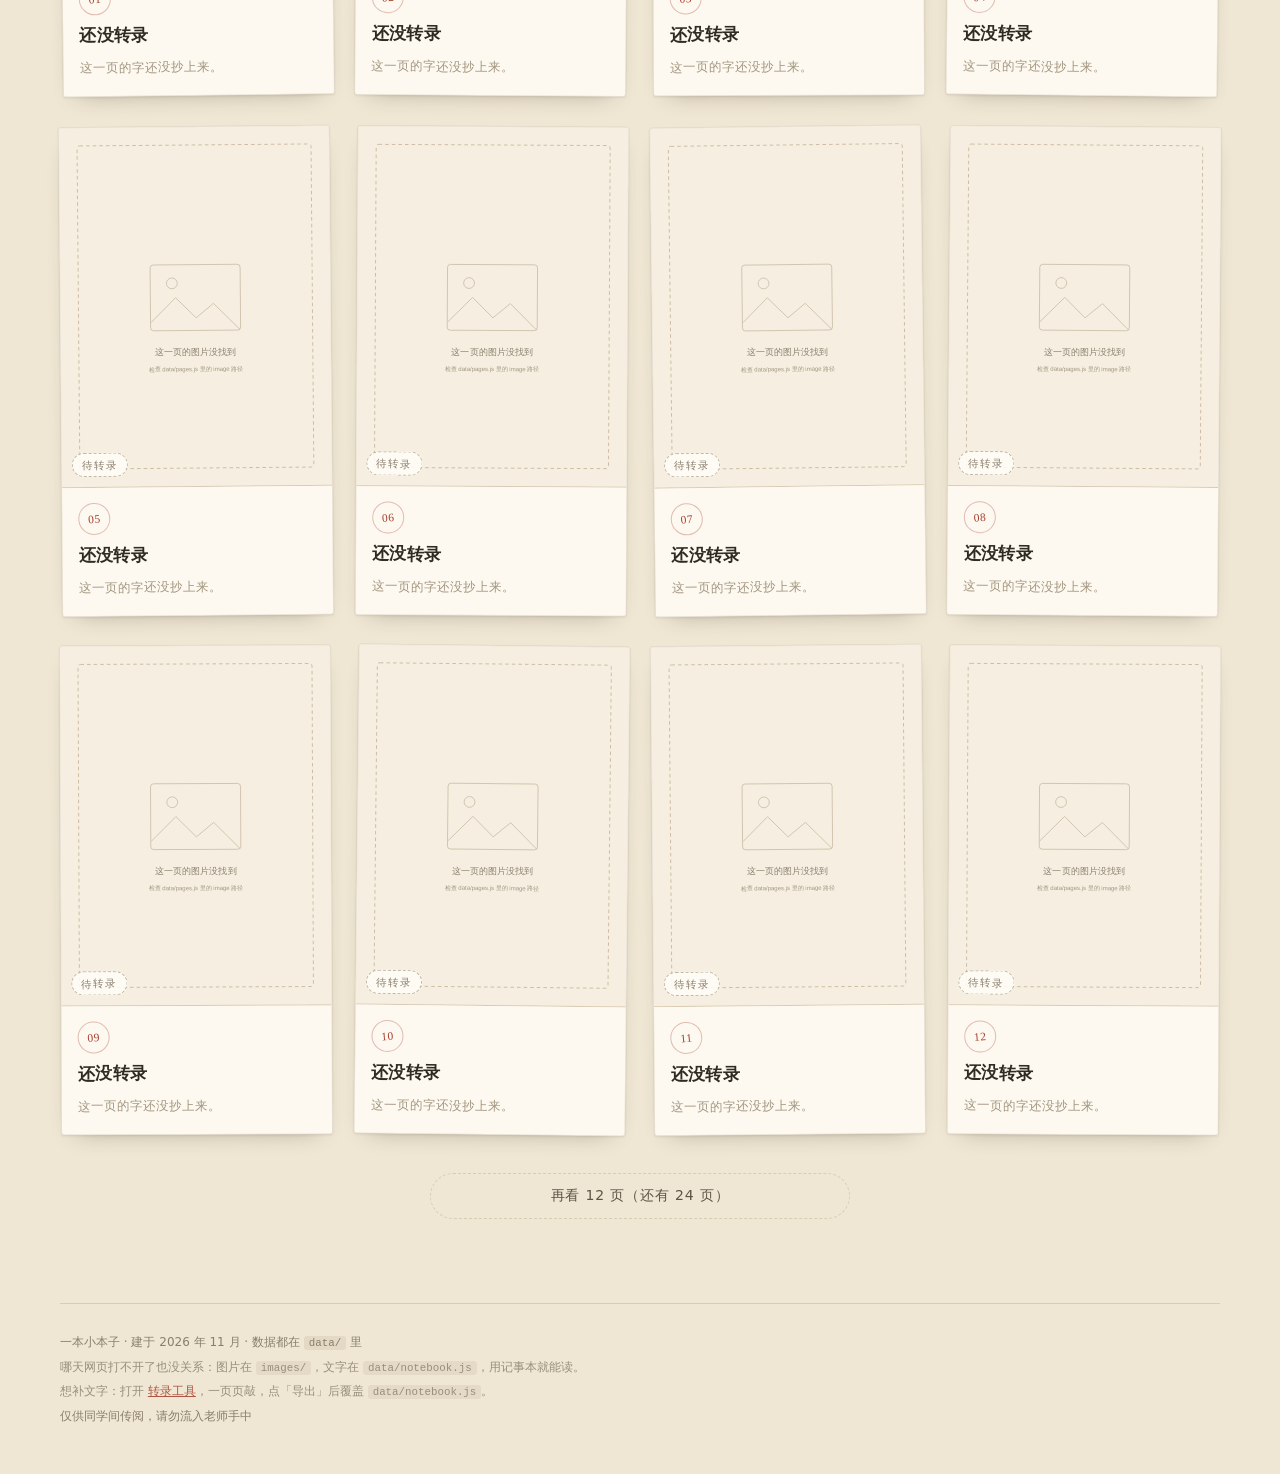
==== commit 1cdb0831: "Add files via upload" ====
--- a/index.html
+++ b/index.html
@@ -49,7 +49,7 @@
       <div class="preface-card">
         <p class="preface-label">写在最后，也写在最前</p>
         <h2 id="preface-title">后记</h2>
-        <p class="preface-text">这是占昊锦高三的第一本记事本，上面记录了无数美好的回忆和令人难忘的瞬间。更重要的是上面不仅仅只有占昊锦的痕迹，还有周琳博、牛靖元、贾皓天、杨舒一诺等诸位英雄好汉书写他们天马行空的构想。点点回忆终将汇成聚成海，这是希望之海，是痛苦之海，同时也是思念之海。为什么我们喜欢这本子，因为在上面我们可以畅所欲言，写下独属于学生时代的美好回忆。相信所有人在许多年后在回看这本子时一定会感慨万千，因为这本子里充满了真情实感。同时也希望有越来越多的人加入其中。所有人的心之所向。</p>
+        <p class="preface-text">这是占昊锦高三的第一本记事本，上面记录了无数美好的回忆和令人难忘的瞬间。更重要的是上面不仅仅只有占昊锦的痕迹，还有周琳博、牛靖元、贾皓天、杨郭一诺等诸位英雄好汉书写他们天马行空的构想。点点回忆终将汇聚成海，这是希望之海，是痛苦之海，同时也是思念之海。为什么我们喜欢这本子，因为在上面我们可以畅所欲言，写下独属于学生时代的美好回忆。相信所有人在许多年后在回看这本子时一定会感慨万千，因为这本子里充满了真情实感。同时也希望有越来越多的人加入其中。所有人的心之所向。</p>
         <p class="preface-sign">—— 占昊锦，2026.11.2 晚五</p>
         <p class="preface-more"><a href="#page-36">翻开这一页 →</a></p>
       </div>
@@ -77,33 +77,13 @@
       <p class="empty" id="empty" hidden>没找到。换个说法试试，或者点一下「全部」。</p>
     </section>
 
-    <section class="about wrap" aria-labelledby="about-title">
-      <h2 id="about-title">关于这个网站</h2>
-      <div class="about-grid">
-        <article>
-          <h3>一页一页</h3>
-          <p>左边是拍下来的本子，右边是把它誊成文字的样子。图是母版，字是备份——两种都留着，哪一份坏了都还有另一份。</p>
-        </article>
-        <article>
-          <h3>什么都没有依赖</h3>
-          <p>没有框架、没有字体库、没有外链。整个文件夹拷进 U 盘，双击 <code>index.html</code> 就能看，断网也行。</p>
-        </article>
-        <article>
-          <h3>它可以一直活下去</h3>
-          <p>文字是纯文本，图片是通用格式，数据是一个直接能读的 js 文件。三五十年后，它大概还打得开。</p>
-        </article>
-      </div>
-      <div class="about-actions">
-        <button class="btn btn-ghost" id="print" type="button">打印 / 存成 PDF</button>
-        <span class="hint">怎么加页、怎么备份，写在根目录的 README.md 里。</span>
-      </div>
-    </section>
   </main>
 
   <footer class="site-footer wrap">
     <p>一本小本子 · 建于 2026 年 11 月 · 数据都在 <code>data/</code> 里</p>
     <p class="footer-hint">哪天网页打不开了也没关系：图片在 <code>images/</code>，文字在 <code>data/notebook.js</code>，用记事本就能读。</p>
     <p class="footer-hint">想补文字：打开 <a href="转录.html">转录工具</a>，一页页敲，点「导出」后覆盖 <code>data/notebook.js</code>。</p>
+    <p class="footer-note">仅供同学间传阅，请勿流入老师手中</p>
   </footer>
 
   <!-- 阅读器 -->
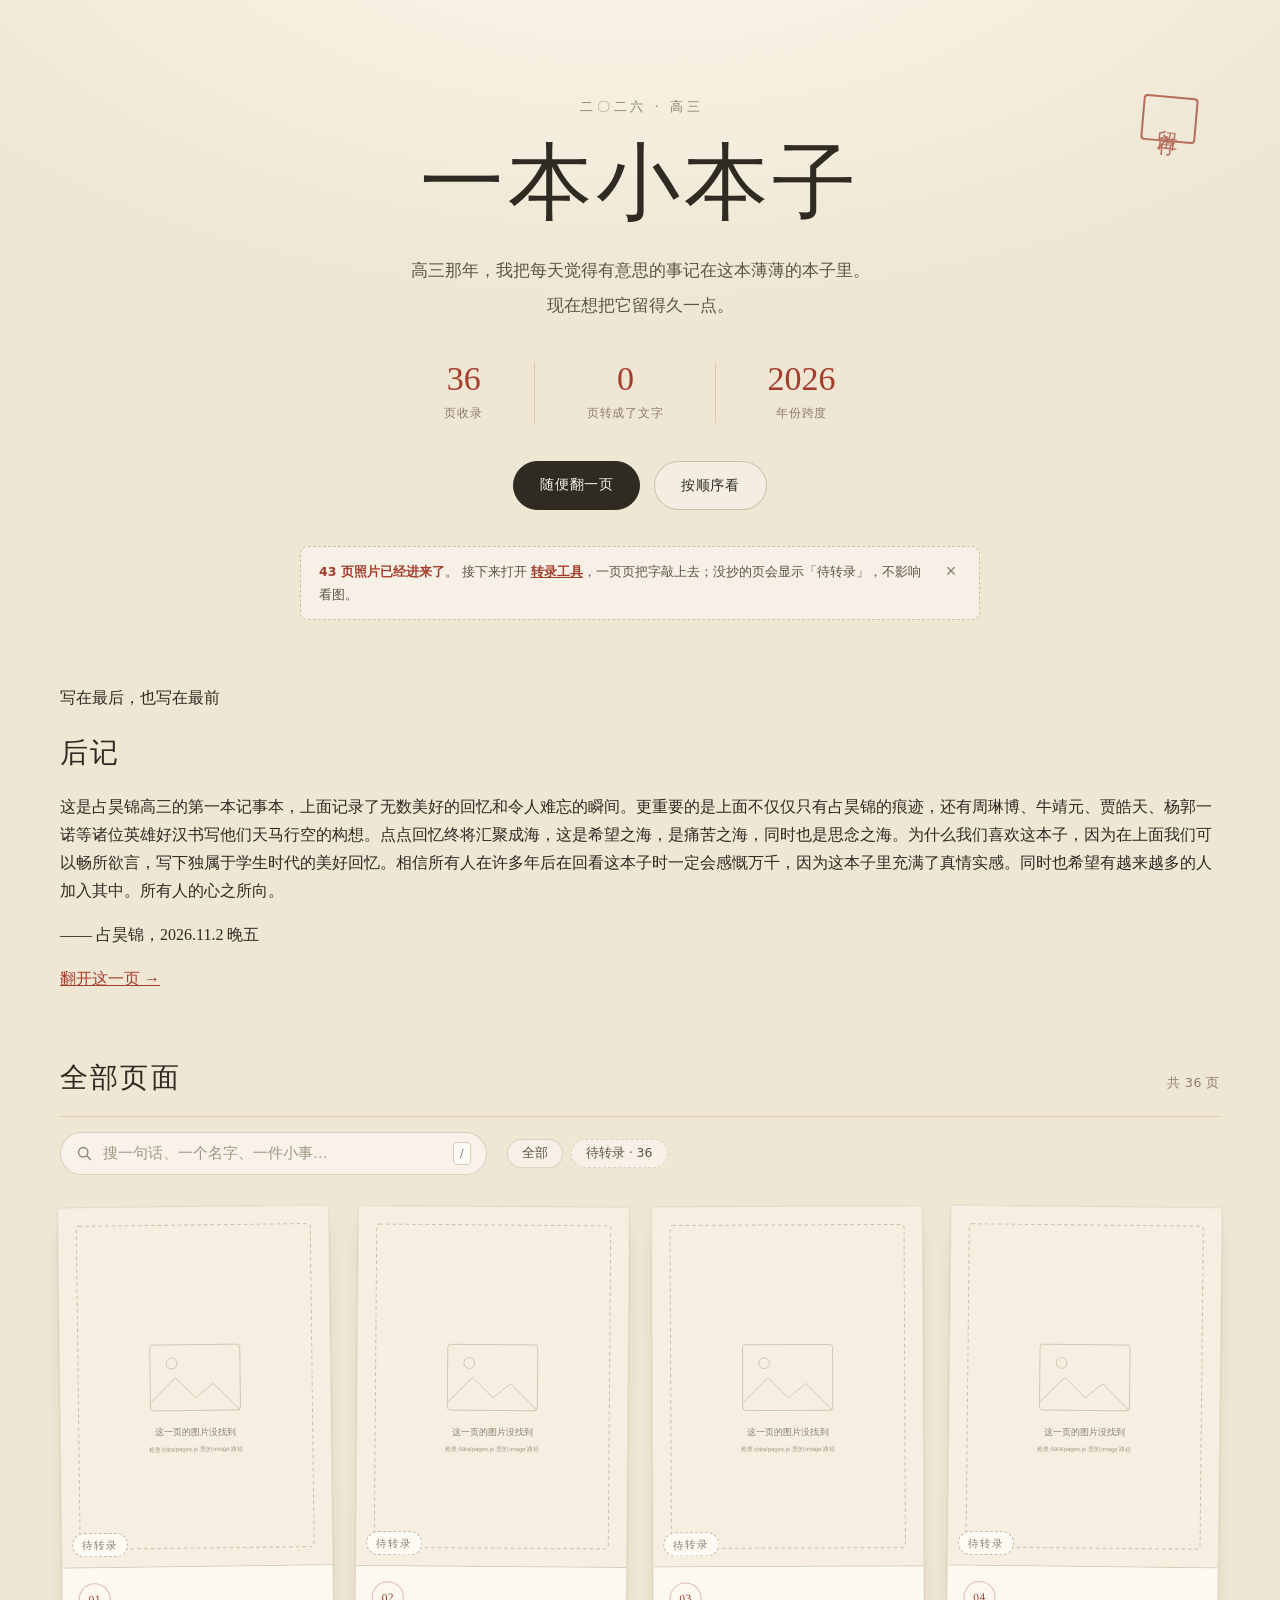
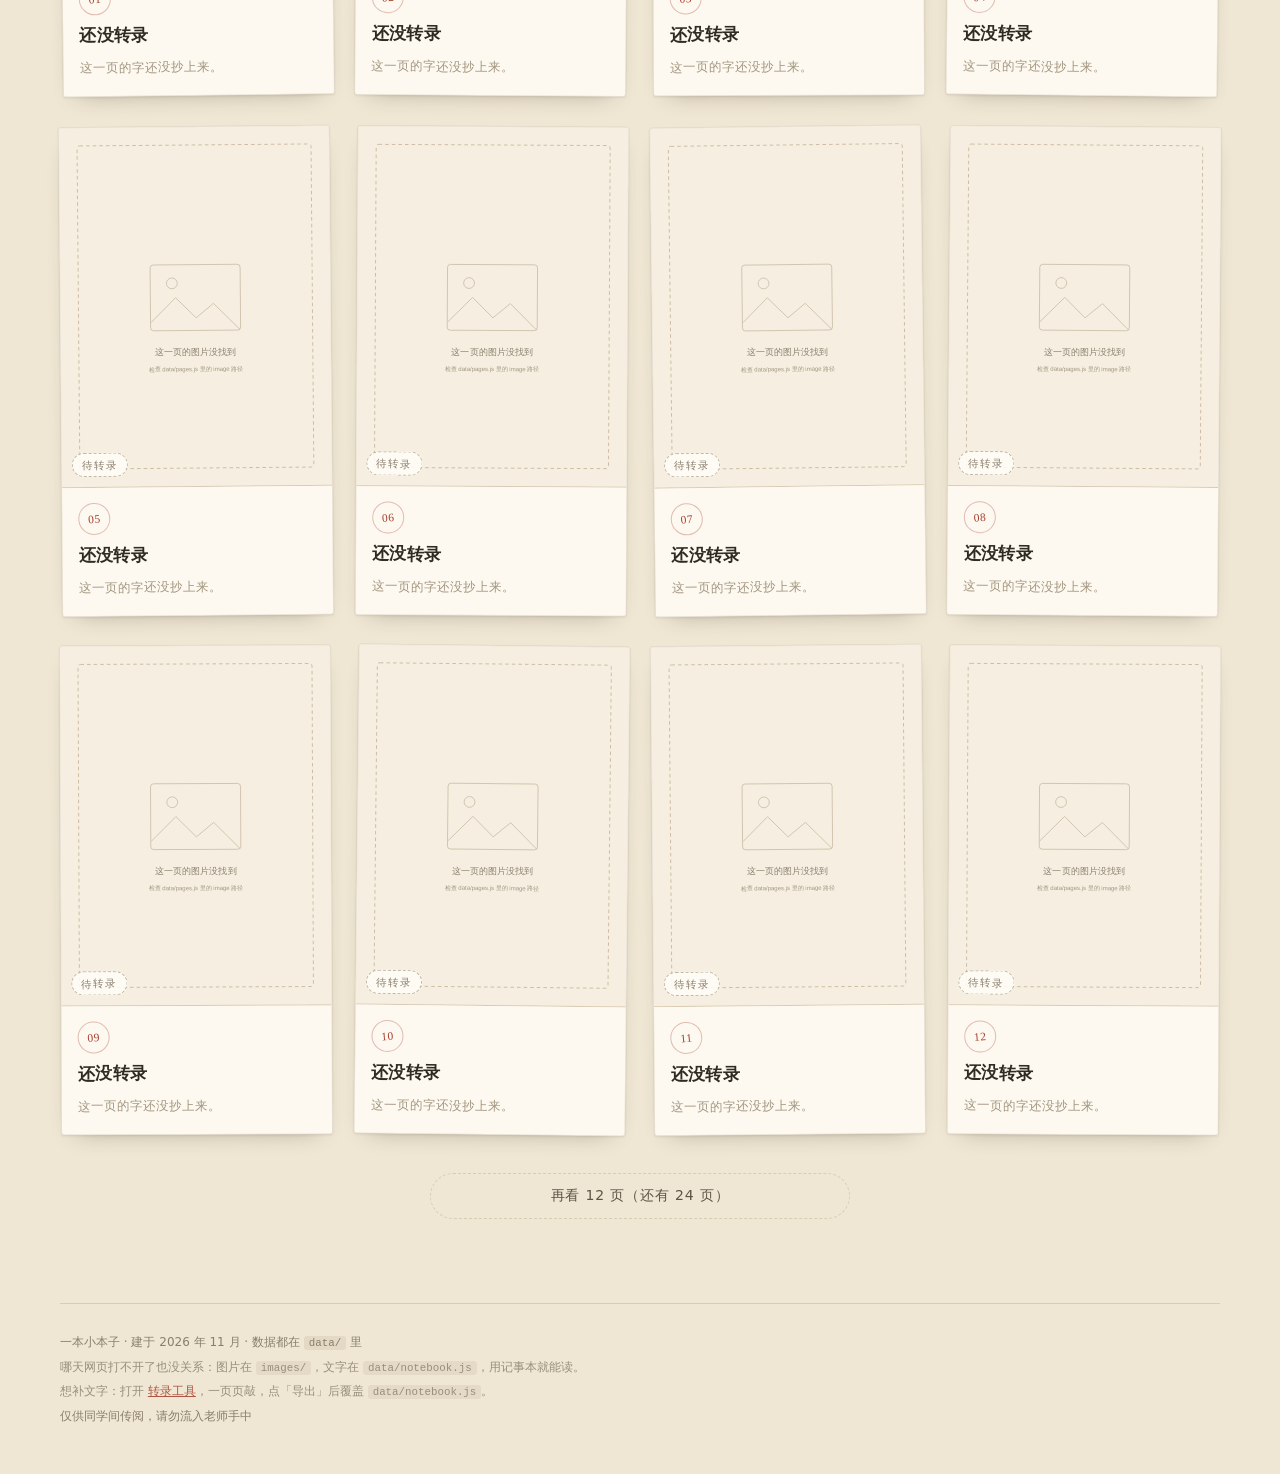
==== commit 6aced5cc: "Add files via upload" ====
--- a/index.html
+++ b/index.html
@@ -35,7 +35,7 @@
 
       <div class="demo" id="demo" hidden>
         <p class="demo-text">
-          <span><strong>36 页照片已经进来了</strong>。</span>
+          <span><strong><span id="demo-count">43</span> 页照片已经进来了</strong>。</span>
           接下来打开 <a href="转录.html"><strong>转录工具</strong></a>，一页页把字敲上去；没抄的页会显示「待转录」，不影响看图。
         </p>
         <button class="demo-close" id="demo-close" type="button" aria-label="关闭这条提示">×</button>
